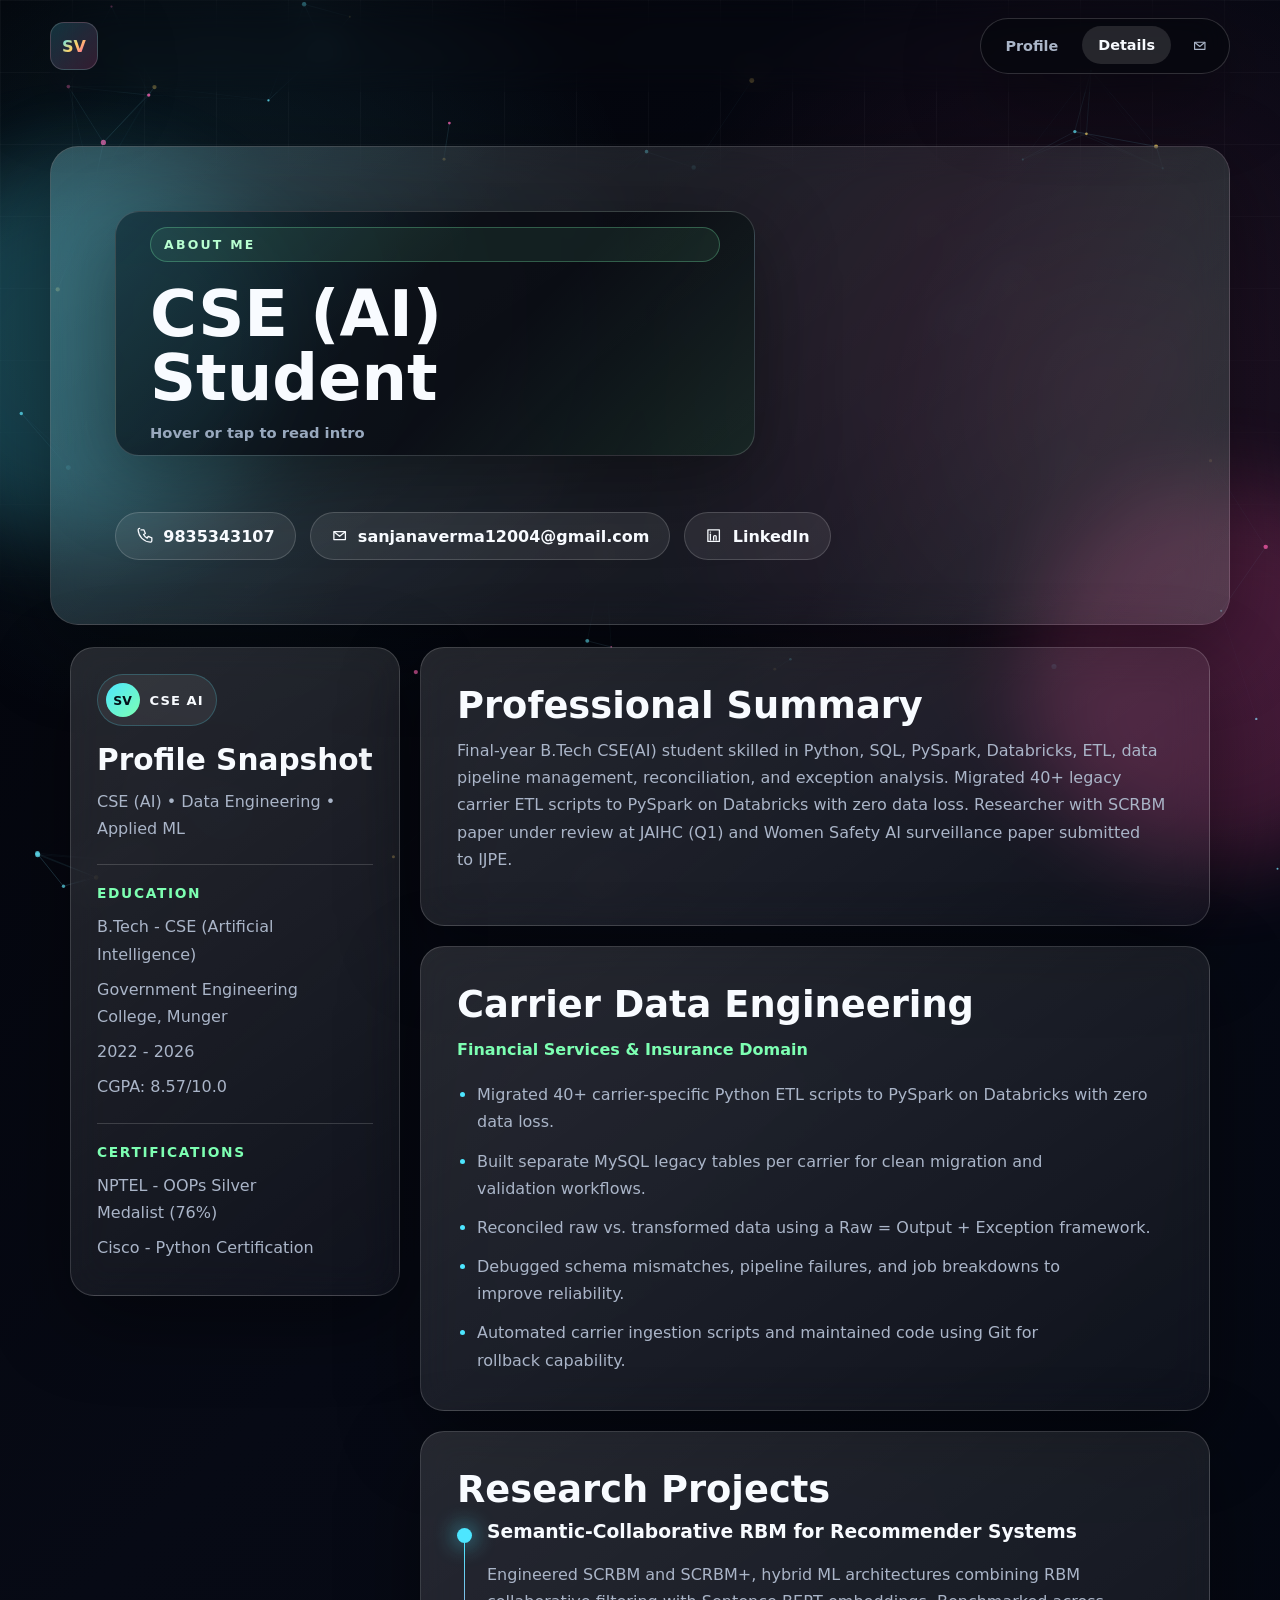
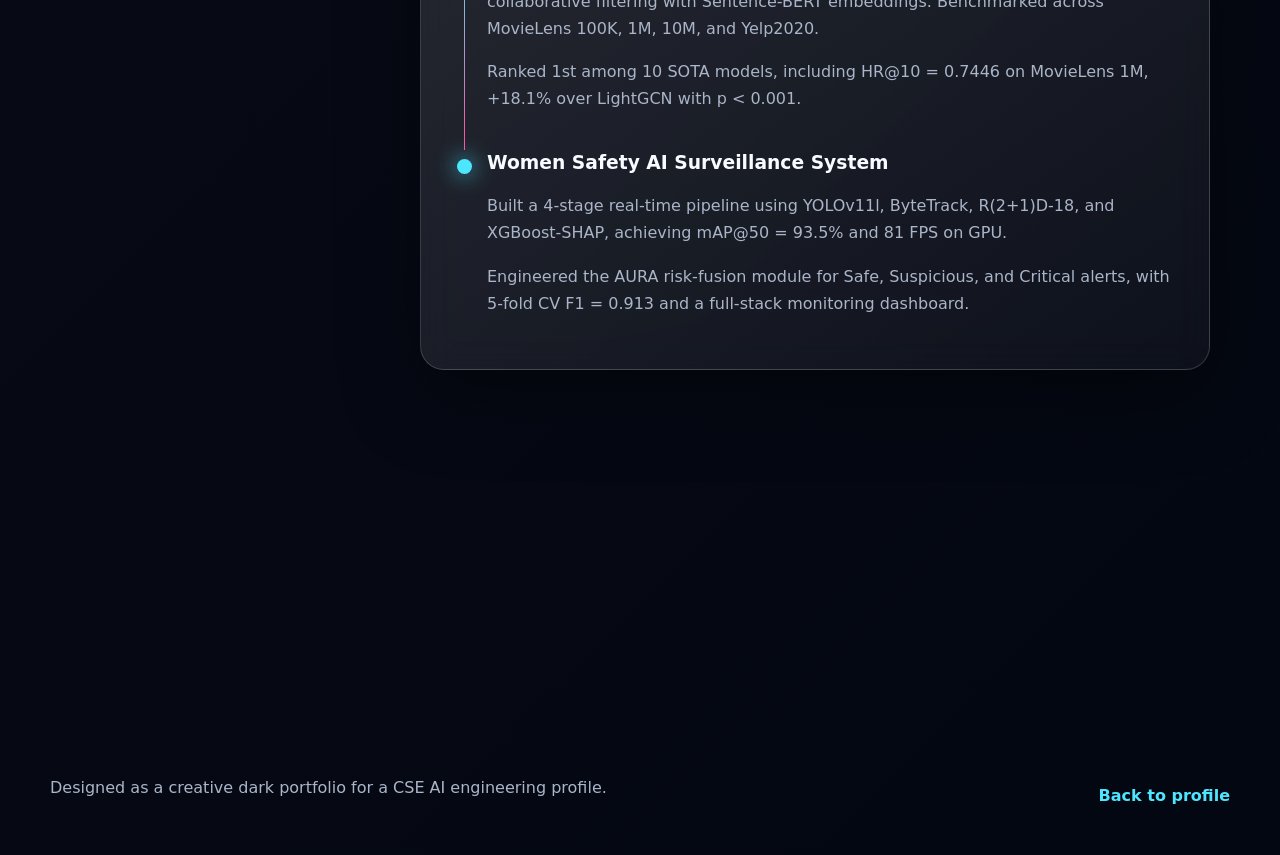
==== details.html @ 32f4ffc6 "Add files via upload" ====
<!DOCTYPE html>
<html lang="en">
<head>
  <meta charset="UTF-8" />
  <meta name="viewport" content="width=device-width, initial-scale=1.0" />
  <title>Sanjana Verma | Portfolio Details</title>
  <meta name="description" content="Detailed portfolio and resume information for Sanjana Verma." />
  <link rel="stylesheet" href="styles.css" />
</head>
<body>
  <canvas id="neural-bg" aria-hidden="true"></canvas>
  <div class="ambient ambient-one"></div>
  <div class="ambient ambient-two"></div>

  <header class="site-header">
    <a class="brand" href="index.html" aria-label="Sanjana Verma home">
      <span>SV</span>
    </a>
    <nav class="nav-links" aria-label="Primary navigation">
      <a href="index.html">Profile</a>
      <a href="details.html" class="active">Details</a>
      <a class="nav-icon" href="mailto:sanjanaverma12004@gmail.com" aria-label="Email Sanjana Verma">
        <svg viewBox="0 0 24 24" aria-hidden="true">
          <path d="M4 6.5h16v11H4z"></path>
          <path d="m4.5 7 7.5 6 7.5-6"></path>
        </svg>
      </a>
    </nav>
  </header>

  <main class="details-main">
    <section class="details-hero reveal">
      <div class="intro-flip-card" tabindex="0" aria-label="Flip profile introduction card">
        <div class="intro-flip-inner">
          <div class="intro-face intro-front">
            <p class="eyebrow">About Me</p>
            <h1>CSE (AI) Student</h1>
            <span>Hover or tap to read intro</span>
          </div>
          <div class="intro-face intro-back">
            <p class="eyebrow">Quick Intro</p>
            <p>
              I am a final-year B.Tech CSE student specializing in Artificial Intelligence.
              My work includes PySpark data pipelines, SQL-based validation, recommender
              systems, and real-time computer vision research.
            </p>
          </div>
        </div>
      </div>
      <div class="contact-strip">
        <a href="tel:+919835343107">
          <svg viewBox="0 0 24 24" aria-hidden="true">
            <path d="M7 4h4l2 5-2.5 1.4a12 12 0 0 0 5.1 5.1L17 13l5 2v4a2 2 0 0 1-2.2 2A18 18 0 0 1 3 4.2 2 2 0 0 1 5 2"></path>
          </svg>
          9835343107
        </a>
        <a href="mailto:sanjanaverma12004@gmail.com">
          <svg viewBox="0 0 24 24" aria-hidden="true">
            <path d="M4 6.5h16v11H4z"></path>
            <path d="m4.5 7 7.5 6 7.5-6"></path>
          </svg>
          sanjanaverma12004@gmail.com
        </a>
        <a href="https://linkedin.com/in/sanjana-verma-73bb36316">
          <svg viewBox="0 0 24 24" aria-hidden="true">
            <path d="M7.5 10v8"></path>
            <path d="M7.5 7v.1"></path>
            <path d="M12 18v-4.4c0-2.2 3.5-2.4 3.5 0V18"></path>
            <path d="M4 4h16v16H4z"></path>
          </svg>
          LinkedIn
        </a>
      </div>
    </section>

    <section class="resume-layout">
      <aside class="profile-sidebar reveal">
        <div class="mini-logo">
          <span>SV</span>
          <strong>CSE AI</strong>
        </div>
        <h2>Profile Snapshot</h2>
        <p>CSE (AI) • Data Engineering • Applied ML</p>
        <div class="sidebar-block">
          <h3>Education</h3>
          <p>B.Tech - CSE (Artificial Intelligence)</p>
          <p>Government Engineering College, Munger</p>
          <p>2022 - 2026</p>
          <p>CGPA: 8.57/10.0</p>
        </div>
        <div class="sidebar-block">
          <h3>Certifications</h3>
          <p>NPTEL - OOPs Silver Medalist (76%)</p>
          <p>Cisco - Python Certification</p>
        </div>
      </aside>

      <div class="resume-content">
        <section class="resume-section reveal">
          <h2>Professional Summary</h2>
          <p>
            Final-year B.Tech CSE(AI) student skilled in Python, SQL, PySpark, Databricks, ETL,
            data pipeline management, reconciliation, and exception analysis. Migrated 40+ legacy
            carrier ETL scripts to PySpark on Databricks with zero data loss. Researcher with SCRBM
            paper under review at JAIHC (Q1) and Women Safety AI surveillance paper submitted to IJPE.
          </p>
        </section>

        <section class="resume-section reveal">
          <h2>Carrier Data Engineering</h2>
          <p class="muted">Financial Services & Insurance Domain</p>
          <ul class="accent-list">
            <li>Migrated 40+ carrier-specific Python ETL scripts to PySpark on Databricks with zero data loss.</li>
            <li>Built separate MySQL legacy tables per carrier for clean migration and validation workflows.</li>
            <li>Reconciled raw vs. transformed data using a Raw = Output + Exception framework.</li>
            <li>Debugged schema mismatches, pipeline failures, and job breakdowns to improve reliability.</li>
            <li>Automated carrier ingestion scripts and maintained code using Git for rollback capability.</li>
          </ul>
        </section>

        <section class="resume-section reveal">
          <h2>Research Projects</h2>
          <div class="timeline">
            <article>
              <span></span>
              <h3>Semantic-Collaborative RBM for Recommender Systems</h3>
              <p>
                Engineered SCRBM and SCRBM+, hybrid ML architectures combining RBM collaborative
                filtering with Sentence-BERT embeddings. Benchmarked across MovieLens 100K, 1M, 10M,
                and Yelp2020.
              </p>
              <p>
                Ranked 1st among 10 SOTA models, including HR@10 = 0.7446 on MovieLens 1M,
                +18.1% over LightGCN with p &lt; 0.001.
              </p>
            </article>
            <article>
              <span></span>
              <h3>Women Safety AI Surveillance System</h3>
              <p>
                Built a 4-stage real-time pipeline using YOLOv11l, ByteTrack, R(2+1)D-18,
                and XGBoost-SHAP, achieving mAP@50 = 93.5% and 81 FPS on GPU.
              </p>
              <p>
                Engineered the AURA risk-fusion module for Safe, Suspicious, and Critical alerts,
                with 5-fold CV F1 = 0.913 and a full-stack monitoring dashboard.
              </p>
            </article>
          </div>
        </section>

        <section class="resume-section reveal">
          <h2>Technical Skills</h2>
          <div class="skill-cloud">
            <span>Python</span>
            <span>SQL</span>
            <span>C</span>
            <span>C++</span>
            <span>MySQL</span>
            <span>MSSQL Server</span>
            <span>PySpark</span>
            <span>Databricks</span>
            <span>ETL</span>
            <span>Data Validation</span>
            <span>Exception Analysis</span>
            <span>Power BI</span>
            <span>Pandas</span>
            <span>NumPy</span>
            <span>PyTorch</span>
            <span>YOLOv11</span>
            <span>XGBoost</span>
            <span>SHAP</span>
            <span>Git</span>
          </div>
        </section>
      </div>
    </section>
  </main>

  <footer class="footer">
    <p>Designed as a creative dark portfolio for a CSE AI engineering profile.</p>
    <a href="index.html">Back to profile</a>
  </footer>

  <script src="script.js"></script>
</body>
</html>
---- styles.css ----
:root {
  --bg: #05060d;
  --bg-soft: #0b1020;
  --panel: rgba(255, 255, 255, 0.08);
  --panel-strong: rgba(255, 255, 255, 0.13);
  --line: rgba(255, 255, 255, 0.16);
  --text: #f8fbff;
  --muted: #aab5c8;
  --cyan: #4de6ff;
  --rose: #ff4fa3;
  --gold: #ffd166;
  --green: #7dffb2;
  --violet: #a78bfa;
  --shadow: 0 24px 80px rgba(0, 0, 0, 0.42);
  --font-body: "Aptos", "Segoe UI Variable Text", "Segoe UI", system-ui, -apple-system, BlinkMacSystemFont, sans-serif;
  --font-display: "Aptos Display", "Segoe UI Variable Display", "Segoe UI", system-ui, -apple-system, BlinkMacSystemFont, sans-serif;
  --font-code: "Cascadia Code", Consolas, "Courier New", monospace;
}

* {
  box-sizing: border-box;
}

html {
  scroll-behavior: smooth;
}

body {
  min-height: 100vh;
  margin: 0;
  overflow-x: hidden;
  background:
    radial-gradient(circle at 16% 12%, rgba(77, 230, 255, 0.12), transparent 28rem),
    radial-gradient(circle at 86% 16%, rgba(255, 79, 163, 0.12), transparent 30rem),
    linear-gradient(135deg, #03040a 0%, #070a15 45%, #030711 100%);
  color: var(--text);
  font-family: var(--font-body);
  letter-spacing: 0;
}

body,
button,
input,
textarea {
  -webkit-font-smoothing: antialiased;
  text-rendering: optimizeLegibility;
}

body::before {
  content: "";
  position: fixed;
  inset: 0;
  pointer-events: none;
  background-image:
    linear-gradient(rgba(255, 255, 255, 0.04) 1px, transparent 1px),
    linear-gradient(90deg, rgba(255, 255, 255, 0.04) 1px, transparent 1px);
  background-size: 72px 72px;
  mask-image: linear-gradient(to bottom, rgba(0, 0, 0, 0.9), transparent 78%);
  z-index: -2;
}

a {
  color: inherit;
  text-decoration: none;
}

#neural-bg {
  position: fixed;
  inset: 0;
  width: 100vw;
  height: 100vh;
  z-index: -3;
}

.ambient {
  position: fixed;
  width: 24rem;
  height: 24rem;
  border-radius: 50%;
  filter: blur(42px);
  opacity: 0.22;
  pointer-events: none;
  z-index: -1;
  animation: drift 12s ease-in-out infinite alternate;
}

.ambient-one {
  left: -7rem;
  top: 10rem;
  background: var(--cyan);
}

.ambient-two {
  right: -8rem;
  bottom: 2rem;
  background: var(--rose);
  animation-delay: -5s;
}

.site-header {
  position: sticky;
  top: 0;
  z-index: 10;
  display: flex;
  align-items: center;
  justify-content: space-between;
  width: min(1180px, calc(100% - 40px));
  margin: 0 auto;
  padding: 18px 0;
  backdrop-filter: blur(16px);
}

.brand {
  display: grid;
  width: 48px;
  height: 48px;
  place-items: center;
  border: 1px solid var(--line);
  border-radius: 14px;
  background: linear-gradient(135deg, rgba(77, 230, 255, 0.18), rgba(255, 79, 163, 0.18));
  box-shadow: var(--shadow);
  font-family: var(--font-display);
  font-weight: 800;
}

.brand span {
  background: linear-gradient(135deg, var(--cyan), var(--gold), var(--rose));
  -webkit-background-clip: text;
  background-clip: text;
  color: transparent;
}

.nav-links {
  display: flex;
  align-items: center;
  gap: 8px;
  padding: 8px;
  border: 1px solid var(--line);
  border-radius: 999px;
  background: rgba(5, 6, 13, 0.68);
  box-shadow: var(--shadow);
  scrollbar-width: none;
}

.nav-links::-webkit-scrollbar {
  display: none;
}

.nav-links a {
  display: inline-flex;
  min-height: 38px;
  align-items: center;
  justify-content: center;
  padding: 10px 16px;
  border-radius: 999px;
  color: var(--muted);
  font-family: var(--font-display);
  font-size: 0.9rem;
  font-weight: 750;
  transition: color 0.25s ease, background 0.25s ease, transform 0.25s ease;
}

.nav-icon {
  width: 42px;
  padding: 0 !important;
}

svg {
  width: 1.08em;
  height: 1.08em;
  fill: none;
  stroke: currentColor;
  stroke-width: 1.8;
  stroke-linecap: round;
  stroke-linejoin: round;
  flex: 0 0 auto;
}

.nav-links a:hover,
.nav-links a.active {
  color: var(--text);
  background: rgba(255, 255, 255, 0.12);
  transform: translateY(-1px);
}

.hero {
  display: grid;
  grid-template-columns: minmax(0, 1.02fr) minmax(320px, 0.78fr);
  align-items: center;
  gap: 56px;
  width: min(1180px, calc(100% - 40px));
  min-height: calc(100vh - 84px);
  margin: 0 auto;
  padding: 44px 0 80px;
}

.eyebrow {
  margin: 0 0 18px;
  color: #9df7c1;
  font-family: var(--font-display);
  font-size: 0.78rem;
  font-weight: 850;
  letter-spacing: 0.18em;
  text-transform: uppercase;
}

h1,
h2,
h3,
p {
  margin-top: 0;
}

p,
li {
  font-weight: 430;
}

.hero h1 {
  max-width: 780px;
  margin-bottom: 22px;
  font-family: var(--font-display);
  font-size: clamp(3.6rem, 8.4vw, 7.4rem);
  font-weight: 850;
  line-height: 0.92;
  letter-spacing: 0;
  overflow-wrap: anywhere;
  background: linear-gradient(135deg, #ffffff 0%, #d9fbff 34%, #d8f6df 62%, #ffd9ed 100%);
  -webkit-background-clip: text;
  background-clip: text;
  color: transparent;
}

.details-hero h1 {
  max-width: 880px;
  margin-bottom: 18px;
  color: #f6f9ff;
  font-family: var(--font-display);
  font-size: clamp(2.1rem, 4.1vw, 3.8rem);
  font-weight: 820;
  line-height: 1.08;
  letter-spacing: 0;
  overflow-wrap: anywhere;
}

.lead {
  max-width: 720px;
  color: #d9e3f2;
  font-size: clamp(1.04rem, 1.8vw, 1.22rem);
  line-height: 1.78;
  text-wrap: pretty;
}

.hero-actions,
.contact-strip {
  display: flex;
  flex-wrap: wrap;
  gap: 14px;
  margin-top: 30px;
}

.button,
.contact-strip a {
  display: inline-flex;
  min-height: 48px;
  align-items: center;
  justify-content: center;
  gap: 10px;
  border: 1px solid var(--line);
  border-radius: 999px;
  padding: 13px 20px;
  font-family: var(--font-display);
  font-weight: 800;
  transition: transform 0.25s ease, border-color 0.25s ease, background 0.25s ease;
}

.button:hover,
.contact-strip a:hover {
  transform: translateY(-3px);
  border-color: rgba(255, 255, 255, 0.34);
}

.button.primary {
  background: linear-gradient(135deg, var(--cyan), var(--green));
  color: #031018;
}

.button.ghost,
.contact-strip a {
  background: rgba(255, 255, 255, 0.08);
  color: var(--text);
  overflow-wrap: anywhere;
}

.portrait-stage {
  position: relative;
  display: grid;
  min-height: 560px;
  place-items: center;
  overflow: hidden;
}

.hero-tech-card {
  position: relative;
  display: grid;
  width: min(440px, 86vw);
  min-height: 570px;
  place-items: center;
  border: 1px solid rgba(255, 255, 255, 0.2);
  border-radius: 34px;
  background:
    linear-gradient(135deg, rgba(77, 230, 255, 0.14), transparent 28%),
    linear-gradient(315deg, rgba(255, 79, 163, 0.16), transparent 34%),
    rgba(255, 255, 255, 0.07);
  box-shadow: var(--shadow), inset 0 1px 0 rgba(255, 255, 255, 0.22);
  backdrop-filter: blur(22px);
  overflow: hidden;
}

.hero-tech-card::before {
  content: "";
  position: absolute;
  inset: 18px;
  border: 1px solid rgba(255, 255, 255, 0.1);
  border-radius: 26px;
  background-image:
    linear-gradient(rgba(255, 255, 255, 0.055) 1px, transparent 1px),
    linear-gradient(90deg, rgba(255, 255, 255, 0.055) 1px, transparent 1px);
  background-size: 26px 26px;
  opacity: 0.75;
}

.hero-tech-card::after {
  content: "";
  position: absolute;
  width: 170px;
  height: 170px;
  right: -56px;
  bottom: -54px;
  border-radius: 50%;
  background: radial-gradient(circle, rgba(125, 255, 178, 0.36), transparent 64%);
  filter: blur(6px);
}

.portrait-card {
  position: relative;
  z-index: 2;
  width: min(330px, 70vw);
  aspect-ratio: 0.72;
  overflow: hidden;
  border: 1px solid rgba(255, 255, 255, 0.28);
  border-radius: 26px;
  background:
    linear-gradient(145deg, rgba(255, 255, 255, 0.2), rgba(255, 255, 255, 0.04)),
    rgba(5, 6, 13, 0.76);
  box-shadow: var(--shadow);
  transform: rotate(-1deg);
  animation: floaty 6s ease-in-out infinite;
}

.portrait-card::before {
  content: "";
  position: absolute;
  inset: 0;
  background: linear-gradient(180deg, transparent 44%, rgba(5, 6, 13, 0.34));
  z-index: 1;
}

.portrait-card img,
.profile-sidebar img {
  width: 100%;
  height: 100%;
  object-fit: cover;
}

.portrait-card img {
  object-position: center top;
  transform: scale(1.02);
}

.cse-logo {
  position: absolute;
  z-index: 3;
  left: 30px;
  top: 30px;
  display: grid;
  width: 74px;
  height: 74px;
  place-items: center;
  border: 1px solid rgba(77, 230, 255, 0.34);
  border-radius: 22px;
  background: rgba(5, 6, 13, 0.68);
  box-shadow: 0 18px 48px rgba(77, 230, 255, 0.16);
}

.logo-core {
  position: relative;
  z-index: 2;
  display: grid;
  width: 46px;
  height: 46px;
  place-items: center;
  border-radius: 50%;
  background: linear-gradient(135deg, var(--cyan), var(--green));
  color: #031018;
  font-weight: 900;
}

.logo-ring {
  position: absolute;
  width: 56px;
  height: 56px;
  border: 1px dashed rgba(255, 255, 255, 0.44);
  border-radius: 50%;
  animation: rotate 9s linear infinite;
}

.code-rail {
  position: absolute;
  z-index: 1;
  display: grid;
  gap: 8px;
  color: rgba(248, 251, 255, 0.68);
  font-family: var(--font-code);
  font-size: 0.75rem;
  font-weight: 700;
  pointer-events: none;
}

.code-rail span {
  border: 1px solid rgba(255, 255, 255, 0.09);
  border-radius: 999px;
  padding: 8px 11px;
  background: rgba(5, 6, 13, 0.52);
}

.rail-left {
  left: 20px;
  bottom: 118px;
}

.rail-right {
  right: 24px;
  top: 128px;
}

.card-caption {
  position: absolute;
  z-index: 4;
  left: 50%;
  bottom: 30px;
  display: grid;
  min-width: 236px;
  gap: 3px;
  transform: translateX(-50%);
  border: 1px solid rgba(255, 255, 255, 0.18);
  border-radius: 18px;
  padding: 14px 18px;
  background: rgba(5, 6, 13, 0.76);
  box-shadow: var(--shadow);
  text-align: center;
  backdrop-filter: blur(14px);
}

.card-caption strong {
  color: var(--text);
  font-size: 1rem;
}

.card-caption span {
  color: var(--muted);
  font-size: 0.82rem;
  font-weight: 700;
}

.orbit {
  position: absolute;
  border: 1px solid rgba(255, 255, 255, 0.18);
  border-radius: 50%;
  animation: rotate 14s linear infinite;
}

.orbit::after {
  content: "";
  position: absolute;
  width: 14px;
  height: 14px;
  border-radius: 50%;
  background: var(--gold);
  box-shadow: 0 0 22px var(--gold);
}

.orbit-one {
  width: 440px;
  height: 440px;
}

.orbit-one::after {
  right: 54px;
  top: 34px;
}

.orbit-two {
  width: 520px;
  height: 310px;
  transform: rotate(-16deg);
  animation-duration: 18s;
  animation-direction: reverse;
}

.orbit-two::after {
  left: 70px;
  bottom: 22px;
  background: var(--cyan);
  box-shadow: 0 0 22px var(--cyan);
}

.status-chip {
  position: absolute;
  z-index: 5;
  border: 1px solid var(--line);
  border-radius: 999px;
  padding: 12px 16px;
  background: rgba(5, 6, 13, 0.72);
  box-shadow: var(--shadow);
  font-weight: 800;
  backdrop-filter: blur(16px);
}

.chip-top {
  right: 2%;
  top: 12%;
}

.chip-bottom {
  left: 1%;
  bottom: 12%;
}

.snapshot,
.intro-grid,
.tech-marquee,
.details-main,
.resume-layout,
.footer {
  width: min(1180px, calc(100% - 40px));
  margin: 0 auto;
}

.tech-marquee {
  position: relative;
  overflow: hidden;
  border-block: 1px solid rgba(255, 255, 255, 0.12);
  margin-bottom: 68px;
  mask-image: linear-gradient(90deg, transparent, #000 10%, #000 90%, transparent);
}

.tech-marquee div {
  display: flex;
  width: max-content;
  gap: 12px;
  padding: 16px 0;
  animation: slideTags 32s linear infinite;
}

.tech-marquee span {
  border: 1px solid rgba(255, 255, 255, 0.14);
  border-radius: 999px;
  padding: 9px 14px;
  background: rgba(255, 255, 255, 0.06);
  color: #dce5f4;
  font-family: var(--font-display);
  font-size: 0.84rem;
  font-weight: 750;
}

.snapshot {
  display: grid;
  grid-template-columns: repeat(3, minmax(0, 1fr));
  gap: 18px;
  padding-bottom: 80px;
}

.glass-panel,
.resume-section,
.profile-sidebar,
.focus-item,
.details-hero {
  border: 1px solid var(--line);
  background: linear-gradient(145deg, var(--panel-strong), rgba(255, 255, 255, 0.04));
  box-shadow: var(--shadow);
  backdrop-filter: blur(18px);
}

.glass-panel {
  min-height: 238px;
  border-radius: 22px;
  padding: 26px;
}

.panel-number {
  display: block;
  margin-bottom: 32px;
  background: linear-gradient(135deg, var(--cyan), var(--gold), var(--rose));
  -webkit-background-clip: text;
  background-clip: text;
  color: transparent;
  font-size: clamp(2rem, 5vw, 4.2rem);
  font-family: var(--font-display);
  font-weight: 850;
}

.glass-panel h2,
.focus-item h3,
.resume-section h2,
.profile-sidebar h2 {
  font-family: var(--font-display);
  font-weight: 800;
  letter-spacing: 0;
  margin-bottom: 10px;
}

.glass-panel p,
.focus-item p,
.resume-section p,
.profile-sidebar p,
.accent-list {
  color: var(--muted);
  line-height: 1.7;
  text-wrap: pretty;
}

.intro-grid {
  display: grid;
  grid-template-columns: 0.82fr 1.18fr;
  gap: 42px;
  padding: 36px 0 96px;
}

.section-heading h2 {
  max-width: 560px;
  color: #f3f7ff;
  font-size: clamp(1.9rem, 3.4vw, 3.25rem);
  font-family: var(--font-display);
  font-weight: 820;
  line-height: 1.12;
}

.focus-list {
  display: grid;
  gap: 16px;
}

.focus-item {
  display: grid;
  grid-template-columns: 64px 1fr;
  gap: 18px;
  align-items: start;
  border-radius: 22px;
  padding: 22px;
}

.focus-item span {
  display: grid;
  width: 52px;
  height: 52px;
  place-items: center;
  border-radius: 16px;
  background: rgba(77, 230, 255, 0.14);
  color: var(--cyan);
  font-weight: 800;
}

.details-main {
  padding: 54px 0 90px;
}

.details-hero {
  position: relative;
  display: grid;
  gap: 26px;
  border-radius: 28px;
  padding: clamp(28px, 6vw, 64px);
  overflow: hidden;
}

.details-hero::before {
  content: "";
  position: absolute;
  inset: 0;
  background:
    linear-gradient(110deg, rgba(77, 230, 255, 0.12), transparent 34%),
    linear-gradient(290deg, rgba(125, 255, 178, 0.1), transparent 32%);
  pointer-events: none;
}

.details-hero > * {
  position: relative;
  z-index: 1;
}

.details-hero .eyebrow {
  display: inline-flex;
  margin-bottom: 20px;
  border: 1px solid rgba(125, 255, 178, 0.28);
  border-radius: 999px;
  padding: 9px 13px;
  background: rgba(125, 255, 178, 0.08);
  color: #b8ffd1;
}

.intro-flip-card {
  width: min(640px, 100%);
  min-height: 245px;
  perspective: 1100px;
}

.intro-flip-inner {
  position: relative;
  width: 100%;
  min-height: 245px;
  transform-style: preserve-3d;
  transition: transform 0.75s ease;
}

.intro-flip-card:hover .intro-flip-inner,
.intro-flip-card:focus .intro-flip-inner,
.intro-flip-card:focus-within .intro-flip-inner {
  transform: rotateY(180deg);
}

.intro-face {
  position: absolute;
  inset: 0;
  display: grid;
  align-content: center;
  border: 1px solid rgba(255, 255, 255, 0.16);
  border-radius: 24px;
  padding: clamp(24px, 4vw, 34px);
  backface-visibility: hidden;
  box-shadow: var(--shadow);
}

.intro-front {
  background:
    linear-gradient(135deg, rgba(77, 230, 255, 0.14), transparent 42%),
    linear-gradient(315deg, rgba(125, 255, 178, 0.11), transparent 42%),
    rgba(5, 6, 13, 0.72);
}

.intro-back {
  background:
    linear-gradient(135deg, rgba(255, 209, 102, 0.12), transparent 38%),
    linear-gradient(315deg, rgba(77, 230, 255, 0.12), transparent 42%),
    rgba(5, 6, 13, 0.84);
  transform: rotateY(180deg);
}

.intro-front h1 {
  margin-bottom: 14px;
  color: #f8fbff;
  font-family: var(--font-display);
  font-size: clamp(2.15rem, 5vw, 4.15rem);
  font-weight: 850;
  line-height: 1;
}

.intro-front span {
  color: #98a8bd;
  font-size: 0.92rem;
  font-weight: 700;
}

.intro-back p:last-child {
  max-width: 540px;
  margin-bottom: 0;
  color: #d6e1f0;
  font-size: clamp(1rem, 1.6vw, 1.16rem);
  line-height: 1.72;
}

.resume-layout {
  display: grid;
  grid-template-columns: 330px minmax(0, 1fr);
  gap: 20px;
  margin-top: 22px;
}

.profile-sidebar {
  position: sticky;
  top: 90px;
  align-self: start;
  border-radius: 24px;
  padding: 26px;
}

.mini-logo {
  display: inline-flex;
  align-items: center;
  gap: 10px;
  margin-bottom: 16px;
  border: 1px solid rgba(77, 230, 255, 0.22);
  border-radius: 999px;
  padding: 8px 12px 8px 8px;
  background: rgba(255, 255, 255, 0.07);
}

.mini-logo span {
  display: grid;
  width: 34px;
  height: 34px;
  place-items: center;
  border-radius: 50%;
  background: linear-gradient(135deg, var(--cyan), var(--green));
  color: #031018;
  font-size: 0.78rem;
  font-weight: 900;
}

.mini-logo strong {
  color: var(--text);
  font-size: 0.82rem;
  letter-spacing: 0.08em;
}

.profile-sidebar img {
  height: 330px;
  border-radius: 18px;
  margin-bottom: 20px;
}

.profile-sidebar h2 {
  margin-bottom: 8px;
  font-size: 1.85rem;
  line-height: 1.22;
  padding-bottom: 2px;
}

.sidebar-block {
  margin-top: 22px;
  padding-top: 20px;
  border-top: 1px solid var(--line);
}

.sidebar-block h3 {
  margin-bottom: 12px;
  color: var(--green);
  font-size: 0.86rem;
  letter-spacing: 0.12em;
  text-transform: uppercase;
}

.sidebar-block p {
  margin-bottom: 8px;
}

.resume-content {
  display: grid;
  gap: 20px;
}

.resume-section {
  border-radius: 24px;
  padding: clamp(24px, 4vw, 36px);
}

.resume-section h2 {
  font-size: clamp(1.55rem, 3vw, 2.3rem);
}

.resume-section h3 {
  font-family: var(--font-display);
  font-weight: 800;
}

.muted {
  color: var(--green) !important;
  font-weight: 700;
}

.accent-list {
  display: grid;
  gap: 12px;
  margin: 18px 0 0;
  padding-left: 20px;
}

.accent-list li::marker {
  color: var(--cyan);
}

.timeline {
  display: grid;
  gap: 24px;
}

.timeline article {
  position: relative;
  padding-left: 30px;
}

.timeline article::before {
  content: "";
  position: absolute;
  left: 7px;
  top: 21px;
  bottom: -22px;
  width: 1px;
  background: linear-gradient(var(--cyan), var(--rose));
}

.timeline article:last-child::before {
  display: none;
}

.timeline span {
  position: absolute;
  left: 0;
  top: 7px;
  width: 15px;
  height: 15px;
  border-radius: 50%;
  background: var(--cyan);
  box-shadow: 0 0 22px var(--cyan);
}

.skill-cloud {
  display: flex;
  flex-wrap: wrap;
  gap: 10px;
}

.skill-cloud span {
  border: 1px solid rgba(255, 255, 255, 0.14);
  border-radius: 999px;
  padding: 10px 13px;
  background: rgba(255, 255, 255, 0.07);
  color: #dce5f4;
  font-family: var(--font-display);
  font-weight: 750;
}

.footer {
  display: flex;
  align-items: center;
  justify-content: space-between;
  gap: 20px;
  padding: 28px 0 42px;
  color: var(--muted);
}

.footer a {
  color: var(--cyan);
  font-weight: 800;
}

.reveal {
  opacity: 0;
  transform: translateY(28px);
  transition: opacity 0.8s ease, transform 0.8s ease;
}

.reveal.visible {
  opacity: 1;
  transform: translateY(0);
}

@keyframes drift {
  to {
    transform: translate3d(42px, -36px, 0) scale(1.08);
  }
}

@keyframes floaty {
  0%,
  100% {
    transform: rotate(2deg) translateY(0);
  }
  50% {
    transform: rotate(-1deg) translateY(-18px);
  }
}

@keyframes rotate {
  to {
    transform: rotate(360deg);
  }
}

@keyframes slideTags {
  to {
    transform: translateX(-50%);
  }
}

@media (max-width: 920px) {
  .hero,
  .intro-grid,
  .resume-layout {
    grid-template-columns: 1fr;
  }

  .hero {
    min-height: auto;
    padding-top: 36px;
  }

  .portrait-stage {
    min-height: 470px;
  }

  .hero-tech-card {
    min-height: 520px;
  }

  .snapshot {
    grid-template-columns: 1fr;
  }

  .profile-sidebar {
    position: static;
  }
}

@media (max-width: 640px) {
  .site-header {
    width: min(100% - 28px, 1180px);
    align-items: center;
    gap: 14px;
    padding: 12px 0;
  }

  .nav-links {
    max-width: calc(100vw - 96px);
    overflow-x: auto;
    border-radius: 999px;
    padding: 6px;
  }

  .nav-links a {
    min-height: 34px;
    padding: 8px 12px;
    font-size: 0.84rem;
    white-space: nowrap;
  }

  .hero,
  .snapshot,
  .intro-grid,
  .details-main,
  .resume-layout,
  .footer {
    width: min(100% - 28px, 1180px);
  }

  .hero h1 {
    font-size: clamp(3rem, 17vw, 5.2rem);
    line-height: 0.94;
  }

  .intro-front h1 {
    font-size: clamp(1.85rem, 8.5vw, 2.8rem);
    line-height: 1.12;
  }

  .lead {
    font-size: 1.02rem;
    line-height: 1.65;
  }

  .hero-actions,
  .contact-strip {
    display: grid;
    grid-template-columns: 1fr;
  }

  .button,
  .contact-strip a {
    width: 100%;
    min-height: 46px;
  }

  .hero {
    gap: 22px;
    padding-bottom: 54px;
  }

  .portrait-stage {
    min-height: 500px;
    margin-inline: -6px;
  }

  .hero-tech-card {
    width: min(350px, 92vw);
    min-height: 472px;
    border-radius: 28px;
  }

  .hero-tech-card::before {
    inset: 12px;
    border-radius: 22px;
  }

  .portrait-card {
    width: min(252px, 68vw);
    border-radius: 24px;
  }

  .cse-logo {
    left: 18px;
    top: 18px;
    width: 60px;
    height: 60px;
    border-radius: 18px;
  }

  .logo-core {
    width: 38px;
    height: 38px;
    font-size: 0.84rem;
  }

  .logo-ring {
    width: 47px;
    height: 47px;
  }

  .code-rail {
    font-size: 0.66rem;
  }

  .code-rail span {
    padding: 7px 9px;
  }

  .rail-left {
    left: 14px;
    bottom: 94px;
  }

  .rail-right {
    right: 14px;
    top: 94px;
  }

  .card-caption {
    bottom: 22px;
    min-width: 210px;
    padding: 12px 14px;
  }

  .orbit-one {
    width: min(326px, 88vw);
    height: min(326px, 88vw);
  }

  .orbit-two {
    width: min(352px, 96vw);
    height: 220px;
  }

  .chip-top {
    top: 72px;
    right: 10px;
  }

  .chip-bottom {
    left: 10px;
    bottom: 58px;
  }

  .status-chip {
    padding: 10px 12px;
    font-size: 0.78rem;
  }

  .glass-panel {
    min-height: auto;
    padding: 22px;
  }

  .panel-number {
    margin-bottom: 16px;
  }

  .focus-item {
    grid-template-columns: 1fr;
    padding: 20px;
  }

  .details-main {
    padding-top: 32px;
  }

  .details-hero {
    border-radius: 22px;
    padding: 24px;
  }

  .intro-flip-card,
  .intro-flip-inner {
    min-height: 270px;
  }

  .profile-sidebar img {
    height: 290px;
  }

  .resume-section {
    border-radius: 20px;
    padding: 22px;
  }

  .skill-cloud span {
    padding: 9px 11px;
    font-size: 0.9rem;
  }

  .footer {
    align-items: flex-start;
    flex-direction: column;
  }
}

@media (max-width: 390px) {
  .brand {
    width: 42px;
    height: 42px;
    border-radius: 12px;
  }

  .nav-links {
    max-width: calc(100vw - 82px);
  }

  .nav-links a {
    padding-inline: 10px;
  }

  .hero h1 {
    font-size: clamp(2.7rem, 16vw, 4.25rem);
  }

  .intro-front h1 {
    font-size: clamp(1.72rem, 8vw, 2.45rem);
  }

  .portrait-stage {
    min-height: 468px;
  }

  .hero-tech-card {
    width: min(326px, 92vw);
    min-height: 444px;
  }

  .portrait-card {
    width: min(232px, 66vw);
  }

  .rail-left {
    display: none;
  }

  .rail-right {
    right: 12px;
    top: 88px;
  }

  .profile-sidebar img {
    height: 260px;
  }
}

@media (prefers-reduced-motion: reduce) {
  *,
  *::before,
  *::after {
    animation-duration: 0.01ms !important;
    animation-iteration-count: 1 !important;
    scroll-behavior: auto !important;
    transition-duration: 0.01ms !important;
  }
}
  font-family: var(--font-display);
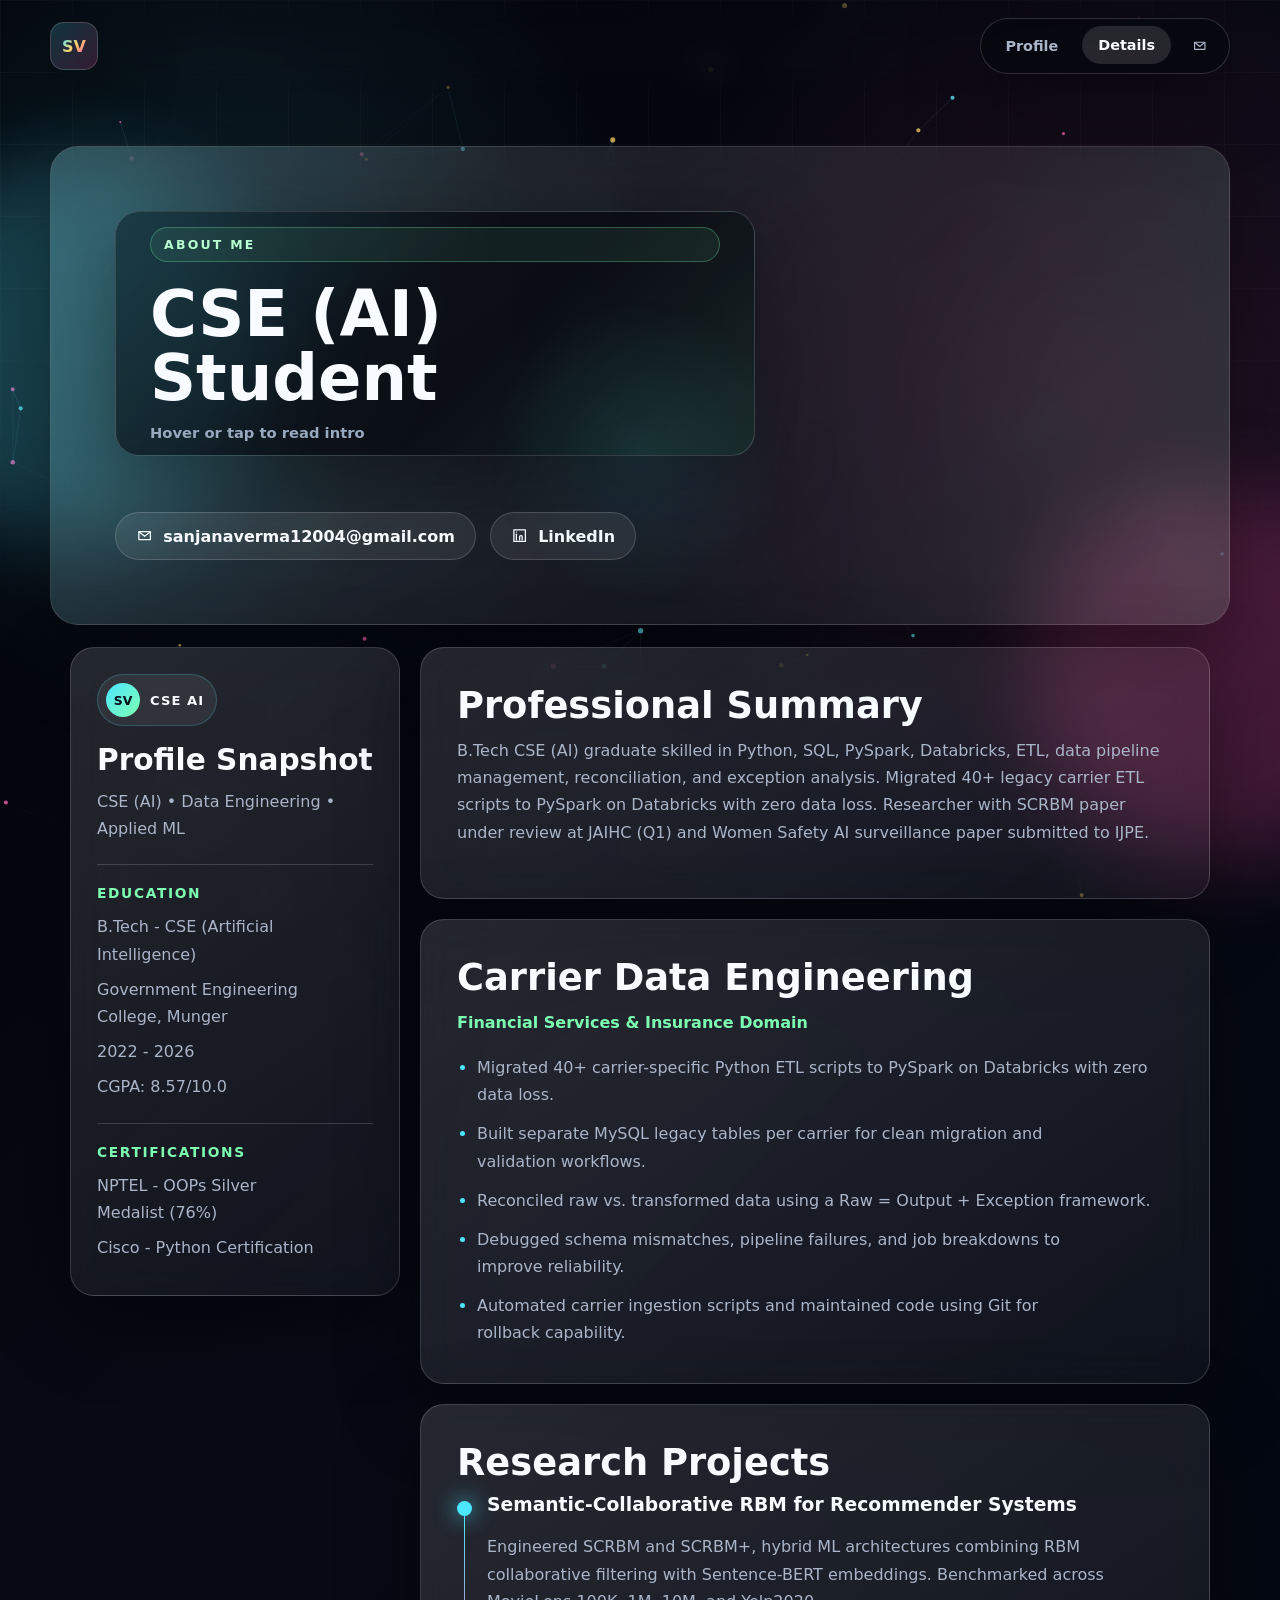
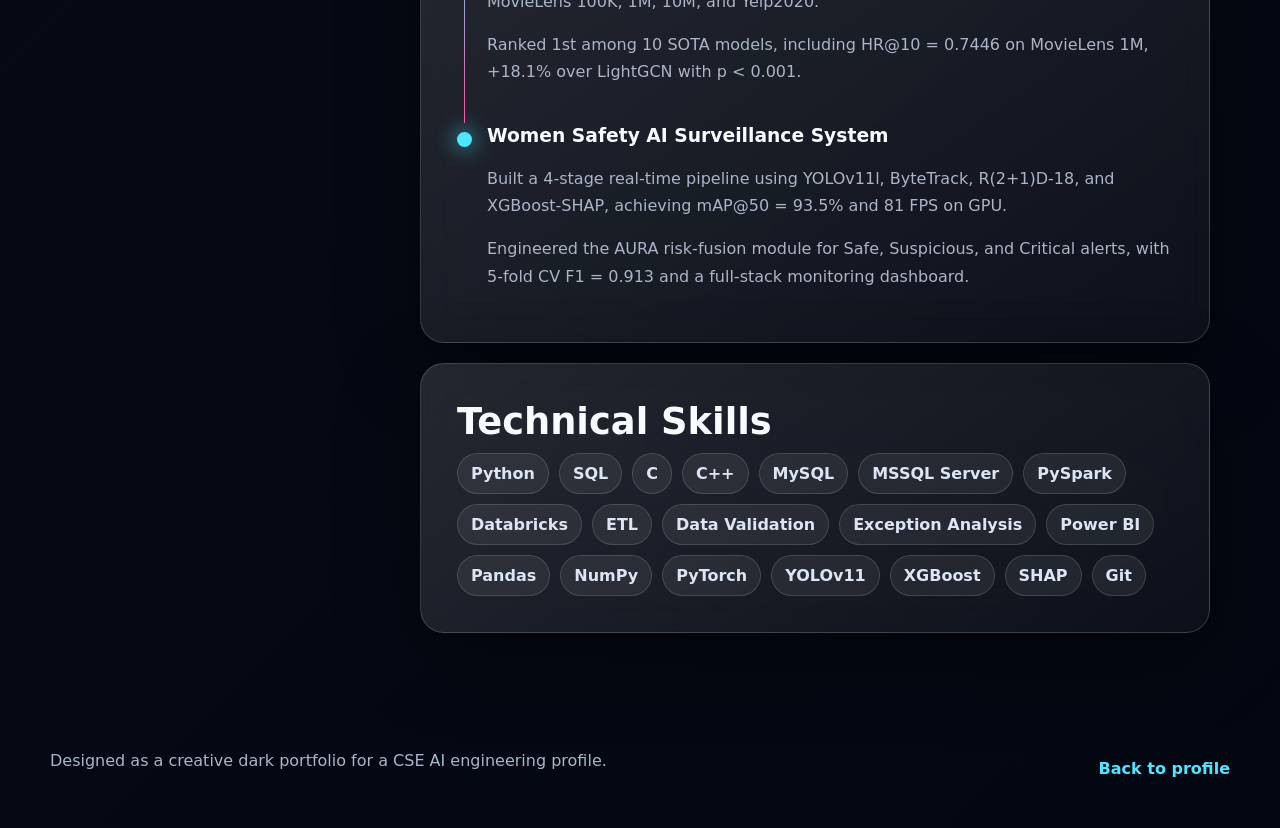
==== commit a7f4aa48: "Add files via upload" ====
--- a/details.html
+++ b/details.html
@@ -5,9 +5,14 @@
   <meta name="viewport" content="width=device-width, initial-scale=1.0" />
   <title>Sanjana Verma | Portfolio Details</title>
   <meta name="description" content="Detailed portfolio and resume information for Sanjana Verma." />
+  <meta property="og:title" content="Sanjana Verma | Portfolio Details" />
+  <meta property="og:description" content="Detailed portfolio and resume information for Sanjana Verma." />
+  <meta property="og:image" content="assets/sanjana-verma.jpg" />
+  <meta property="og:type" content="website" />
   <link rel="stylesheet" href="styles.css" />
 </head>
 <body>
+  <div id="scroll-progress"></div>
   <canvas id="neural-bg" aria-hidden="true"></canvas>
   <div class="ambient ambient-one"></div>
   <div class="ambient ambient-two"></div>
@@ -40,7 +45,7 @@
           <div class="intro-face intro-back">
             <p class="eyebrow">Quick Intro</p>
             <p>
-              I am a final-year B.Tech CSE student specializing in Artificial Intelligence.
+              I am a B.Tech CSE graduate specializing in Artificial Intelligence.
               My work includes PySpark data pipelines, SQL-based validation, recommender
               systems, and real-time computer vision research.
             </p>
@@ -48,12 +53,6 @@
         </div>
       </div>
       <div class="contact-strip">
-        <a href="tel:+919835343107">
-          <svg viewBox="0 0 24 24" aria-hidden="true">
-            <path d="M7 4h4l2 5-2.5 1.4a12 12 0 0 0 5.1 5.1L17 13l5 2v4a2 2 0 0 1-2.2 2A18 18 0 0 1 3 4.2 2 2 0 0 1 5 2"></path>
-          </svg>
-          9835343107
-        </a>
         <a href="mailto:sanjanaverma12004@gmail.com">
           <svg viewBox="0 0 24 24" aria-hidden="true">
             <path d="M4 6.5h16v11H4z"></path>
@@ -99,7 +98,7 @@
         <section class="resume-section reveal">
           <h2>Professional Summary</h2>
           <p>
-            Final-year B.Tech CSE(AI) student skilled in Python, SQL, PySpark, Databricks, ETL,
+            B.Tech CSE (AI) graduate skilled in Python, SQL, PySpark, Databricks, ETL,
             data pipeline management, reconciliation, and exception analysis. Migrated 40+ legacy
             carrier ETL scripts to PySpark on Databricks with zero data loss. Researcher with SCRBM
             paper under review at JAIHC (Q1) and Women Safety AI surveillance paper submitted to IJPE.
@@ -177,6 +176,13 @@
     </section>
   </main>
 
+  <button id="back-to-top" aria-label="Back to top">
+    <svg viewBox="0 0 24 24" aria-hidden="true">
+      <path d="M12 19V5"></path>
+      <path d="m5 12 7-7 7 7"></path>
+    </svg>
+  </button>
+
   <footer class="footer">
     <p>Designed as a creative dark portfolio for a CSE AI engineering profile.</p>
     <a href="index.html">Back to profile</a>
--- a/styles.css
+++ b/styles.css
@@ -1282,4 +1282,84 @@
     transition-duration: 0.01ms !important;
   }
 }
-  font-family: var(--font-display);
+
+#scroll-progress {
+  position: fixed;
+  top: 0;
+  left: 0;
+  height: 3px;
+  width: 0%;
+  background: linear-gradient(90deg, var(--cyan), var(--gold), var(--rose));
+  z-index: 100;
+  transition: width 0.1s ease-out;
+}
+
+#cursor-glow {
+  position: fixed;
+  top: 0;
+  left: 0;
+  width: 320px;
+  height: 320px;
+  margin-left: -160px;
+  margin-top: -160px;
+  border-radius: 50%;
+  background: radial-gradient(circle, rgba(77, 230, 255, 0.1), transparent 68%);
+  pointer-events: none;
+  z-index: 1;
+  will-change: transform;
+}
+
+.portrait-stage {
+  perspective: 1400px;
+}
+
+.hero-tech-card {
+  transition: transform 0.28s ease-out;
+  transform-style: preserve-3d;
+  will-change: transform;
+}
+
+#back-to-top {
+  position: fixed;
+  right: 26px;
+  bottom: 26px;
+  z-index: 20;
+  display: grid;
+  width: 50px;
+  height: 50px;
+  place-items: center;
+  border: 1px solid var(--line);
+  border-radius: 50%;
+  background: rgba(5, 6, 13, 0.72);
+  backdrop-filter: blur(14px);
+  box-shadow: var(--shadow);
+  color: var(--text);
+  opacity: 0;
+  transform: translateY(12px);
+  pointer-events: none;
+  transition: opacity 0.3s ease, transform 0.3s ease, border-color 0.25s ease;
+  cursor: pointer;
+}
+
+#back-to-top.visible {
+  opacity: 1;
+  transform: translateY(0);
+  pointer-events: auto;
+}
+
+#back-to-top:hover {
+  border-color: rgba(255, 255, 255, 0.34);
+}
+
+@media (max-width: 640px) {
+  #cursor-glow {
+    display: none;
+  }
+
+  #back-to-top {
+    right: 16px;
+    bottom: 16px;
+    width: 44px;
+    height: 44px;
+  }
+}
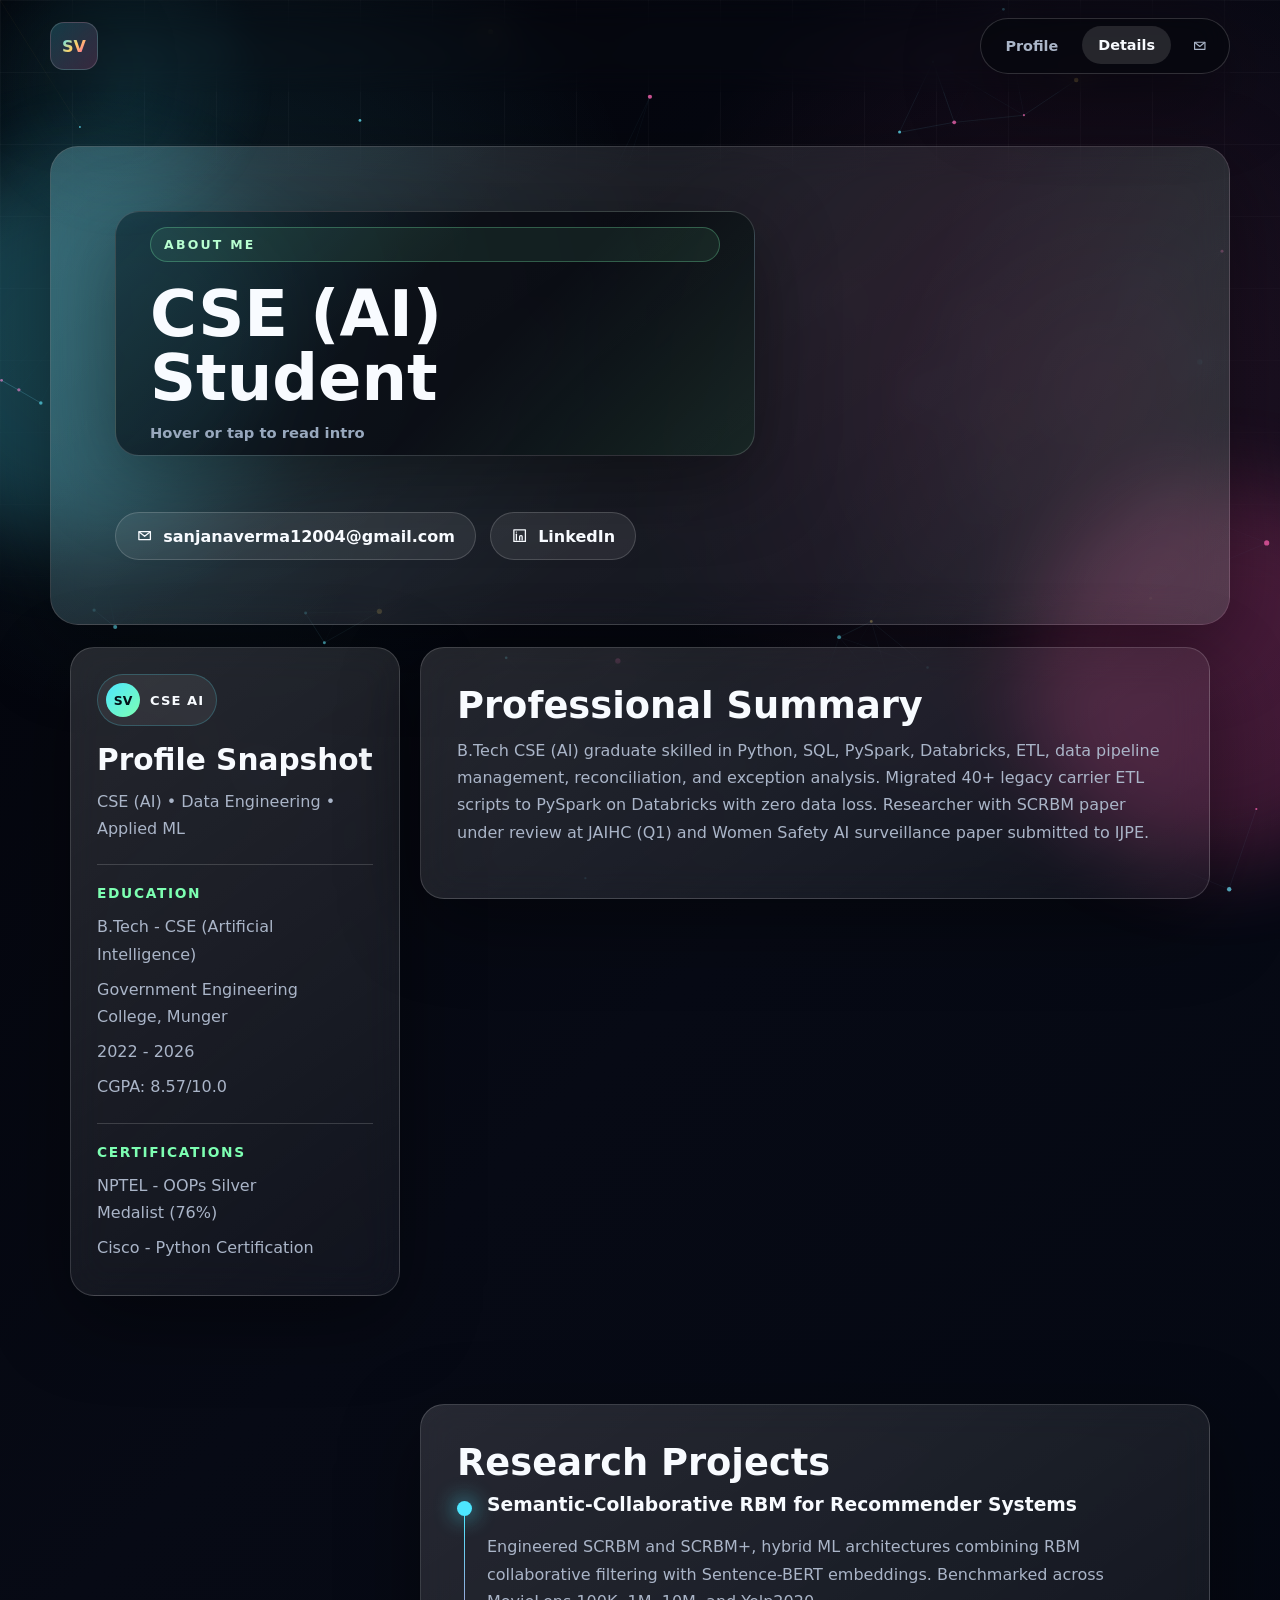
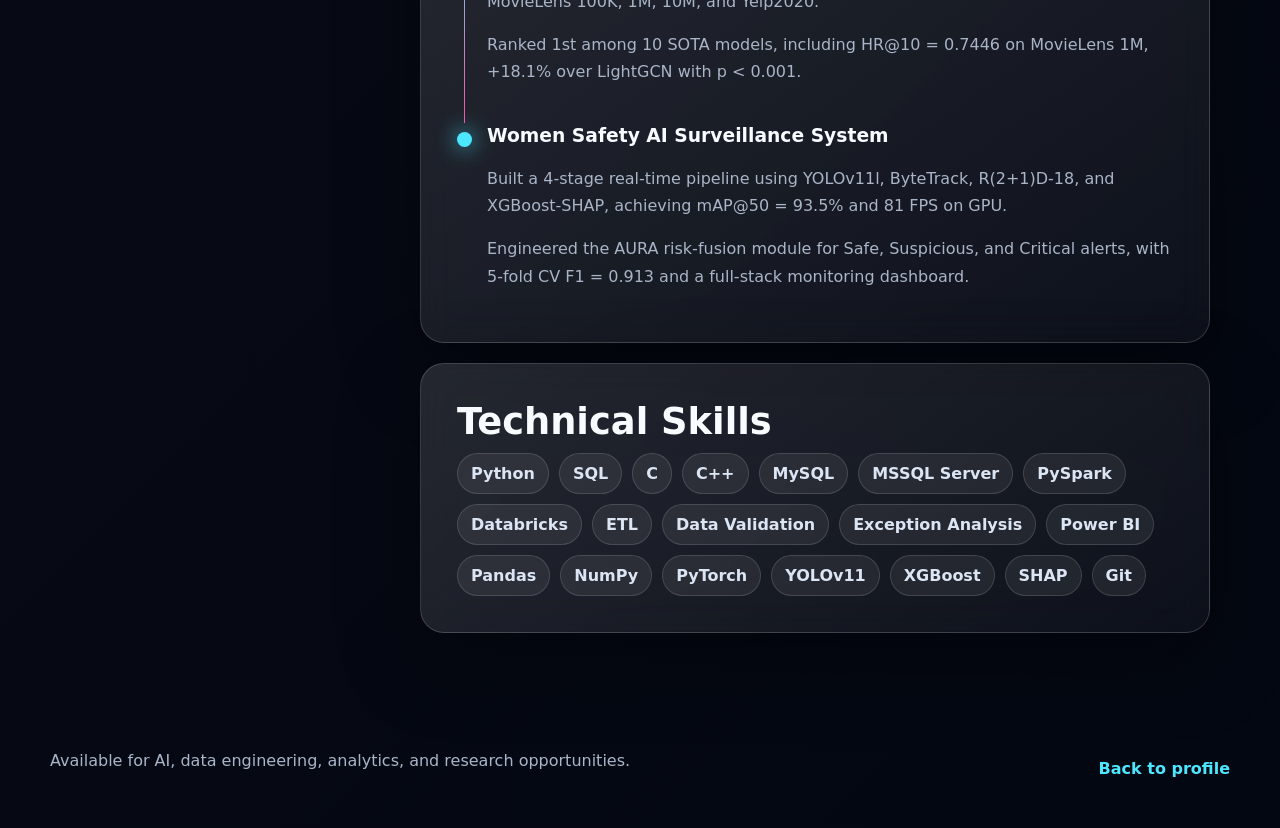
==== commit 164ad22d: "Add files via upload" ====
--- a/details.html
+++ b/details.html
@@ -184,7 +184,7 @@
   </button>
 
   <footer class="footer">
-    <p>Designed as a creative dark portfolio for a CSE AI engineering profile.</p>
+    <p>Available for AI, data engineering, analytics, and research opportunities.</p>
     <a href="index.html">Back to profile</a>
   </footer>
 
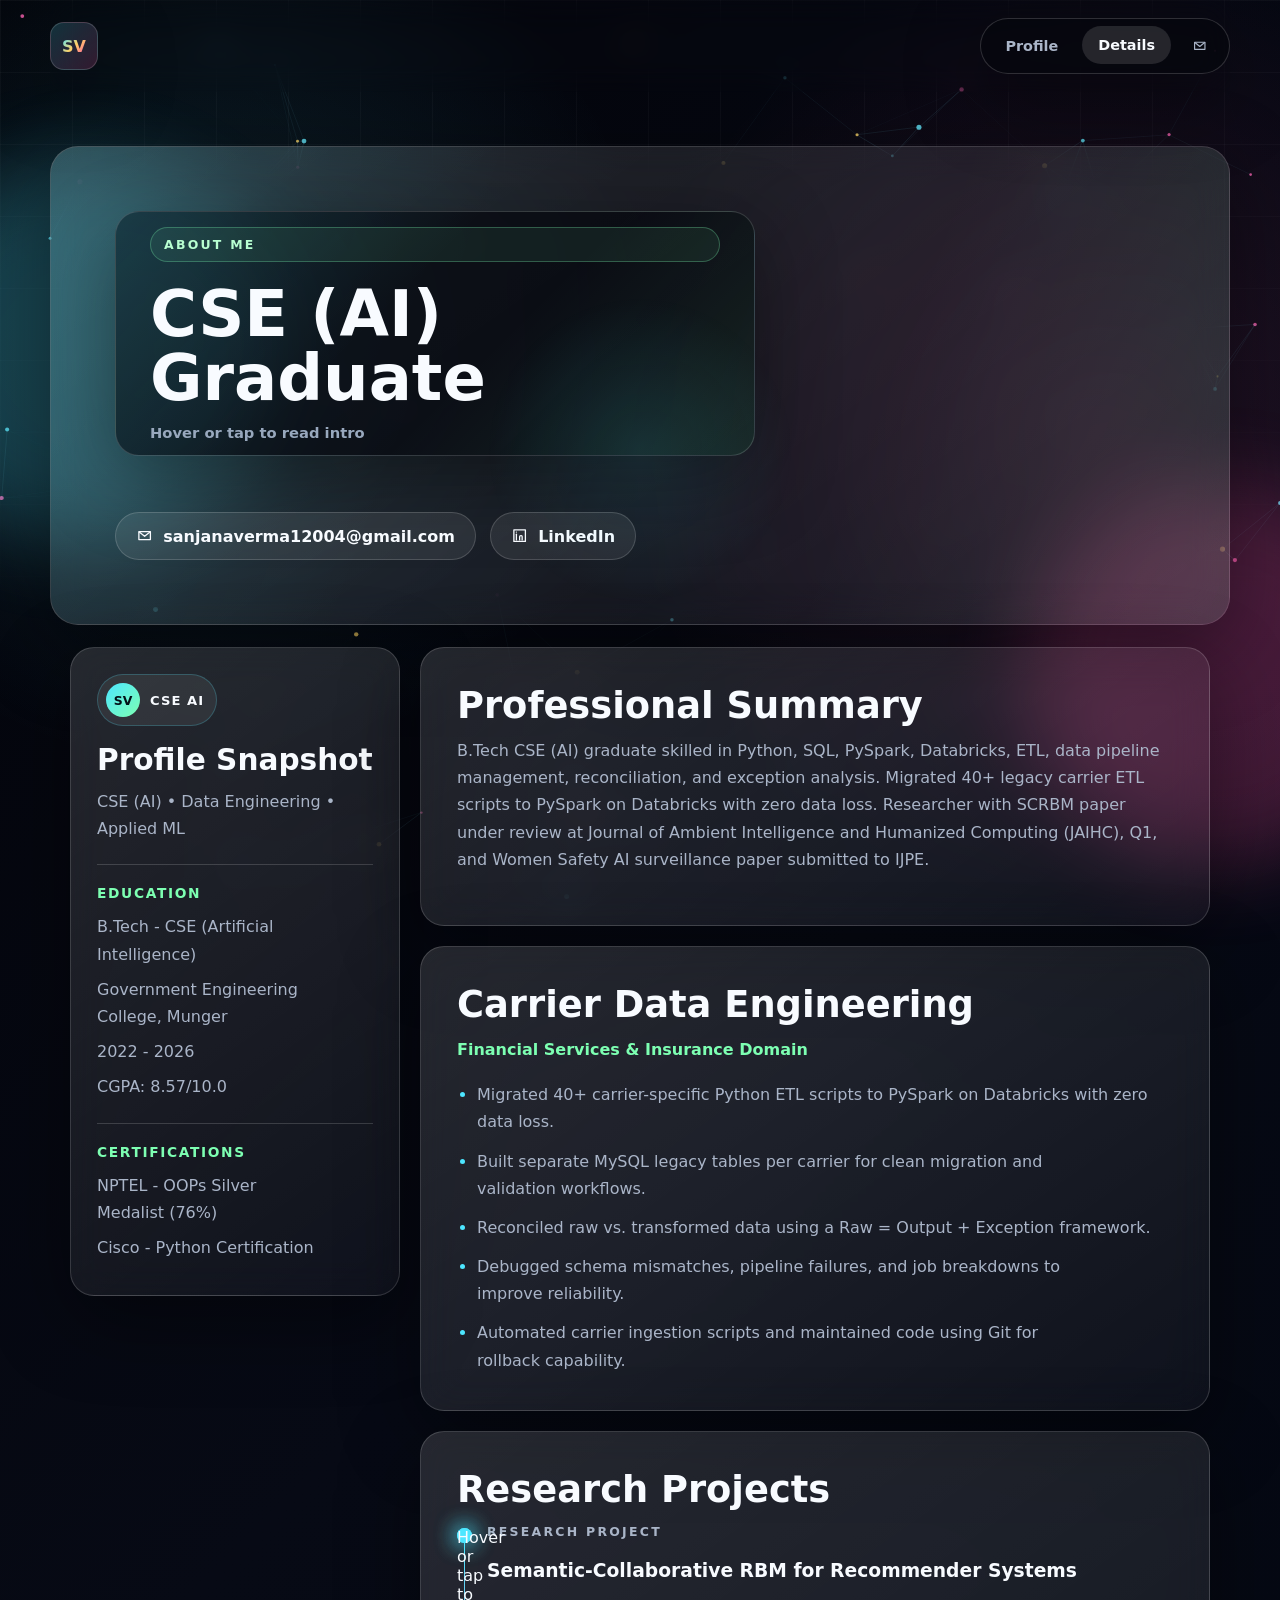
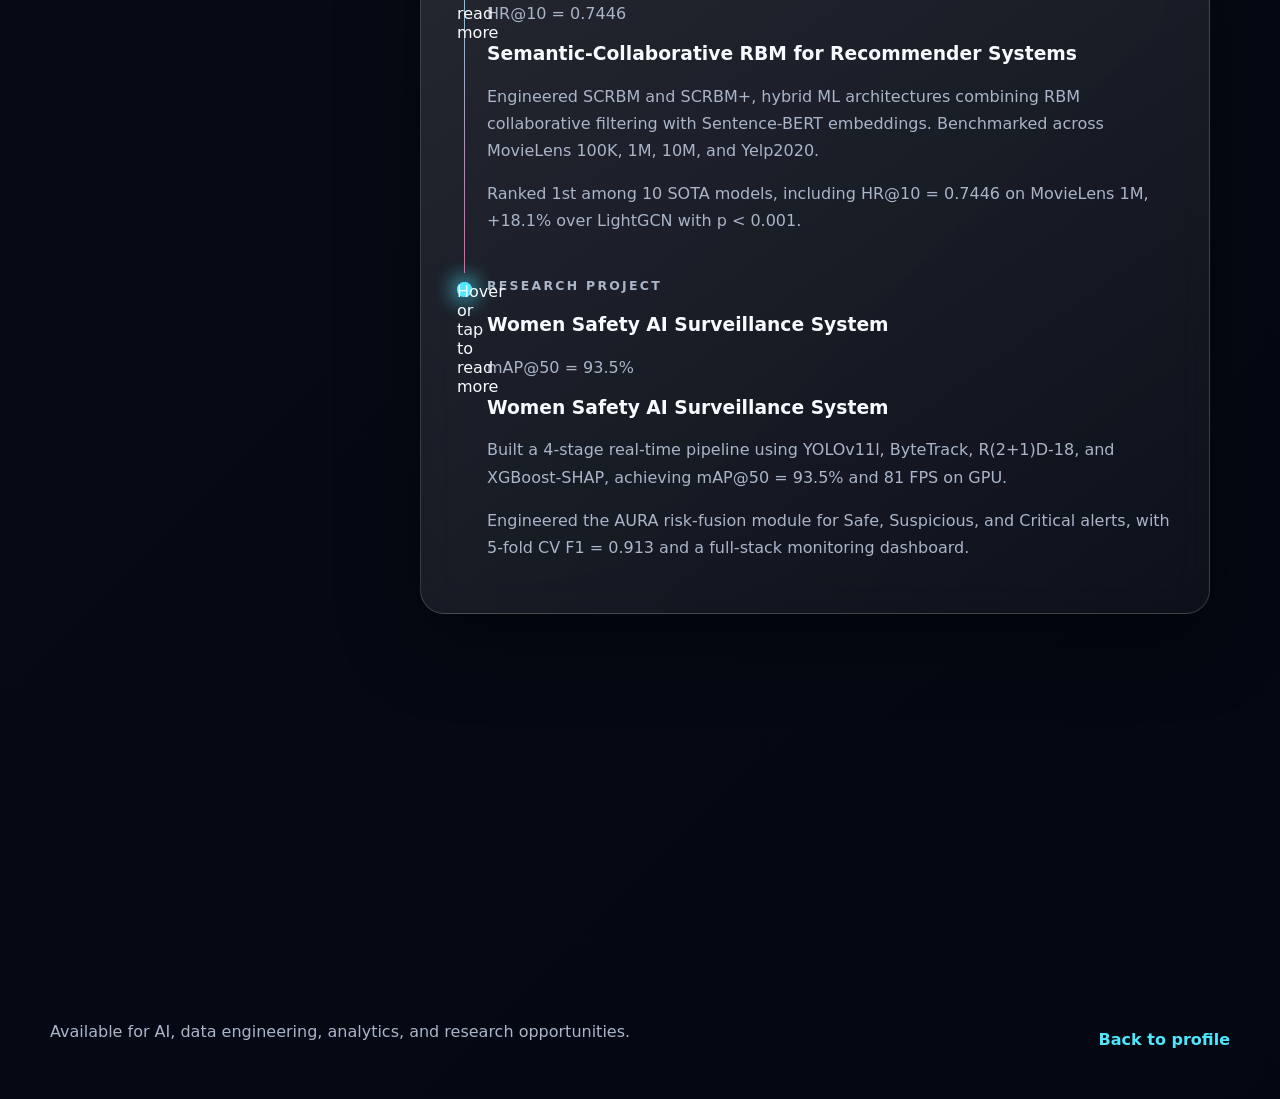
==== commit c2c4e988: "Add files via upload" ====
--- a/details.html
+++ b/details.html
@@ -39,7 +39,7 @@
         <div class="intro-flip-inner">
           <div class="intro-face intro-front">
             <p class="eyebrow">About Me</p>
-            <h1>CSE (AI) Student</h1>
+            <h1>CSE (AI) Graduate</h1>
             <span>Hover or tap to read intro</span>
           </div>
           <div class="intro-face intro-back">
@@ -101,7 +101,8 @@
             B.Tech CSE (AI) graduate skilled in Python, SQL, PySpark, Databricks, ETL,
             data pipeline management, reconciliation, and exception analysis. Migrated 40+ legacy
             carrier ETL scripts to PySpark on Databricks with zero data loss. Researcher with SCRBM
-            paper under review at JAIHC (Q1) and Women Safety AI surveillance paper submitted to IJPE.
+            paper under review at Journal of Ambient Intelligence and Humanized Computing (JAIHC), Q1,
+            and Women Safety AI surveillance paper submitted to IJPE.
           </p>
         </section>
 
@@ -122,28 +123,52 @@
           <div class="timeline">
             <article>
               <span></span>
-              <h3>Semantic-Collaborative RBM for Recommender Systems</h3>
-              <p>
-                Engineered SCRBM and SCRBM+, hybrid ML architectures combining RBM collaborative
-                filtering with Sentence-BERT embeddings. Benchmarked across MovieLens 100K, 1M, 10M,
-                and Yelp2020.
-              </p>
-              <p>
-                Ranked 1st among 10 SOTA models, including HR@10 = 0.7446 on MovieLens 1M,
-                +18.1% over LightGCN with p &lt; 0.001.
-              </p>
+              <div class="research-flip-card" tabindex="0" aria-label="Flip card: Semantic-Collaborative RBM for Recommender Systems">
+                <div class="research-flip-inner">
+                  <div class="research-face research-front">
+                    <p class="eyebrow">Research Project</p>
+                    <h3>Semantic-Collaborative RBM for Recommender Systems</h3>
+                    <p class="research-stat">HR@10 = 0.7446</p>
+                    <span>Hover or tap to read more</span>
+                  </div>
+                  <div class="research-face research-back">
+                    <h3>Semantic-Collaborative RBM for Recommender Systems</h3>
+                    <p>
+                      Engineered SCRBM and SCRBM+, hybrid ML architectures combining RBM collaborative
+                      filtering with Sentence-BERT embeddings. Benchmarked across MovieLens 100K, 1M, 10M,
+                      and Yelp2020.
+                    </p>
+                    <p>
+                      Ranked 1st among 10 SOTA models, including HR@10 = 0.7446 on MovieLens 1M,
+                      +18.1% over LightGCN with p &lt; 0.001.
+                    </p>
+                  </div>
+                </div>
+              </div>
             </article>
             <article>
               <span></span>
-              <h3>Women Safety AI Surveillance System</h3>
-              <p>
-                Built a 4-stage real-time pipeline using YOLOv11l, ByteTrack, R(2+1)D-18,
-                and XGBoost-SHAP, achieving mAP@50 = 93.5% and 81 FPS on GPU.
-              </p>
-              <p>
-                Engineered the AURA risk-fusion module for Safe, Suspicious, and Critical alerts,
-                with 5-fold CV F1 = 0.913 and a full-stack monitoring dashboard.
-              </p>
+              <div class="research-flip-card" tabindex="0" aria-label="Flip card: Women Safety AI Surveillance System">
+                <div class="research-flip-inner">
+                  <div class="research-face research-front">
+                    <p class="eyebrow">Research Project</p>
+                    <h3>Women Safety AI Surveillance System</h3>
+                    <p class="research-stat">mAP@50 = 93.5%</p>
+                    <span>Hover or tap to read more</span>
+                  </div>
+                  <div class="research-face research-back">
+                    <h3>Women Safety AI Surveillance System</h3>
+                    <p>
+                      Built a 4-stage real-time pipeline using YOLOv11l, ByteTrack, R(2+1)D-18,
+                      and XGBoost-SHAP, achieving mAP@50 = 93.5% and 81 FPS on GPU.
+                    </p>
+                    <p>
+                      Engineered the AURA risk-fusion module for Safe, Suspicious, and Critical alerts,
+                      with 5-fold CV F1 = 0.913 and a full-stack monitoring dashboard.
+                    </p>
+                  </div>
+                </div>
+              </div>
             </article>
           </div>
         </section>
